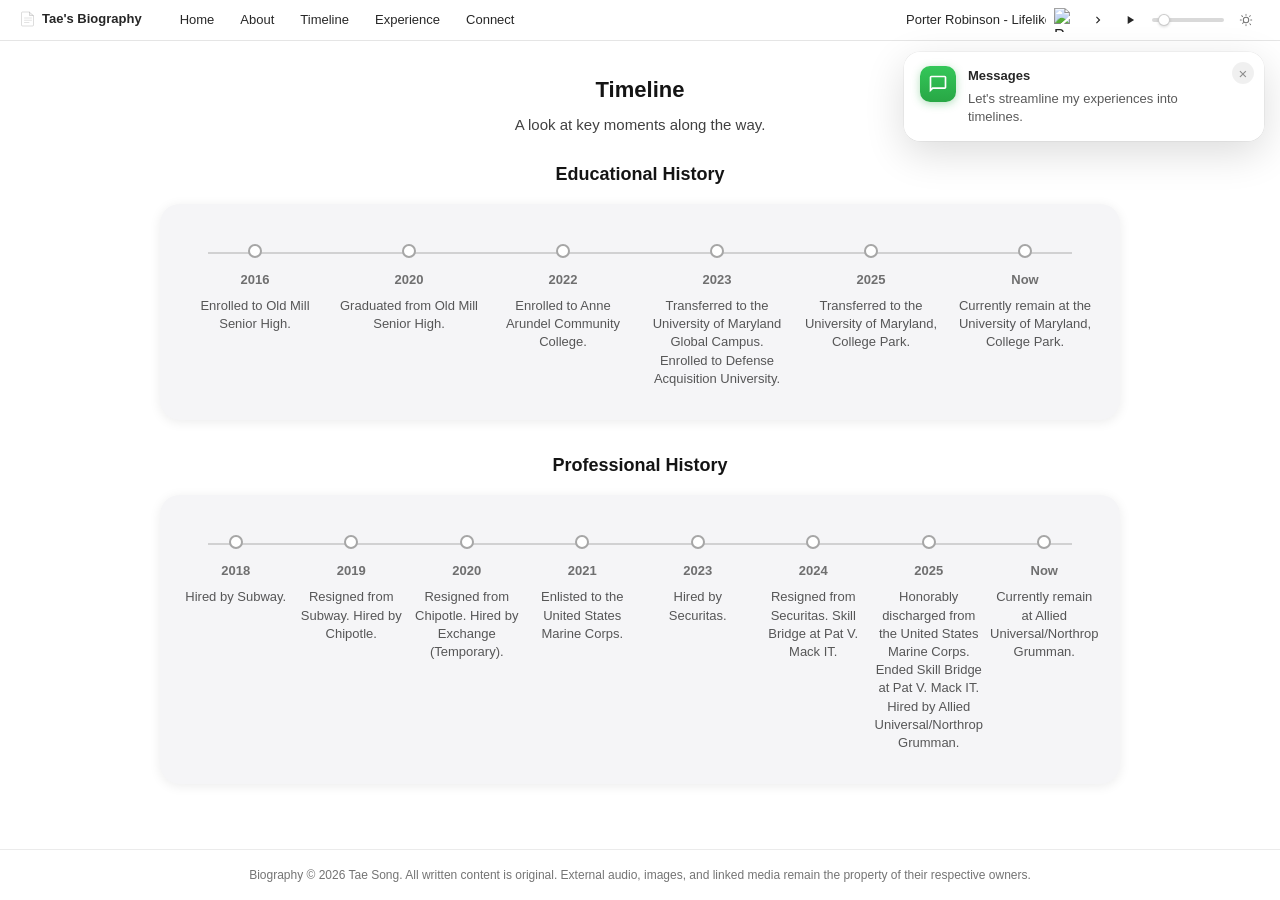
==== timeline.html @ 0b1cd4f5 "Add files via upload" ====
<!DOCTYPE html>
<html lang="en">
<meta charset="UTF-8">
<meta http-equiv="refresh" content="0;url=index.html#timeline">
<script>location.replace('index.html#timeline');</script>
<body>
    <p>Redirecting to <a href="index.html#timeline">Timeline</a>…</p>
</body>
</html>
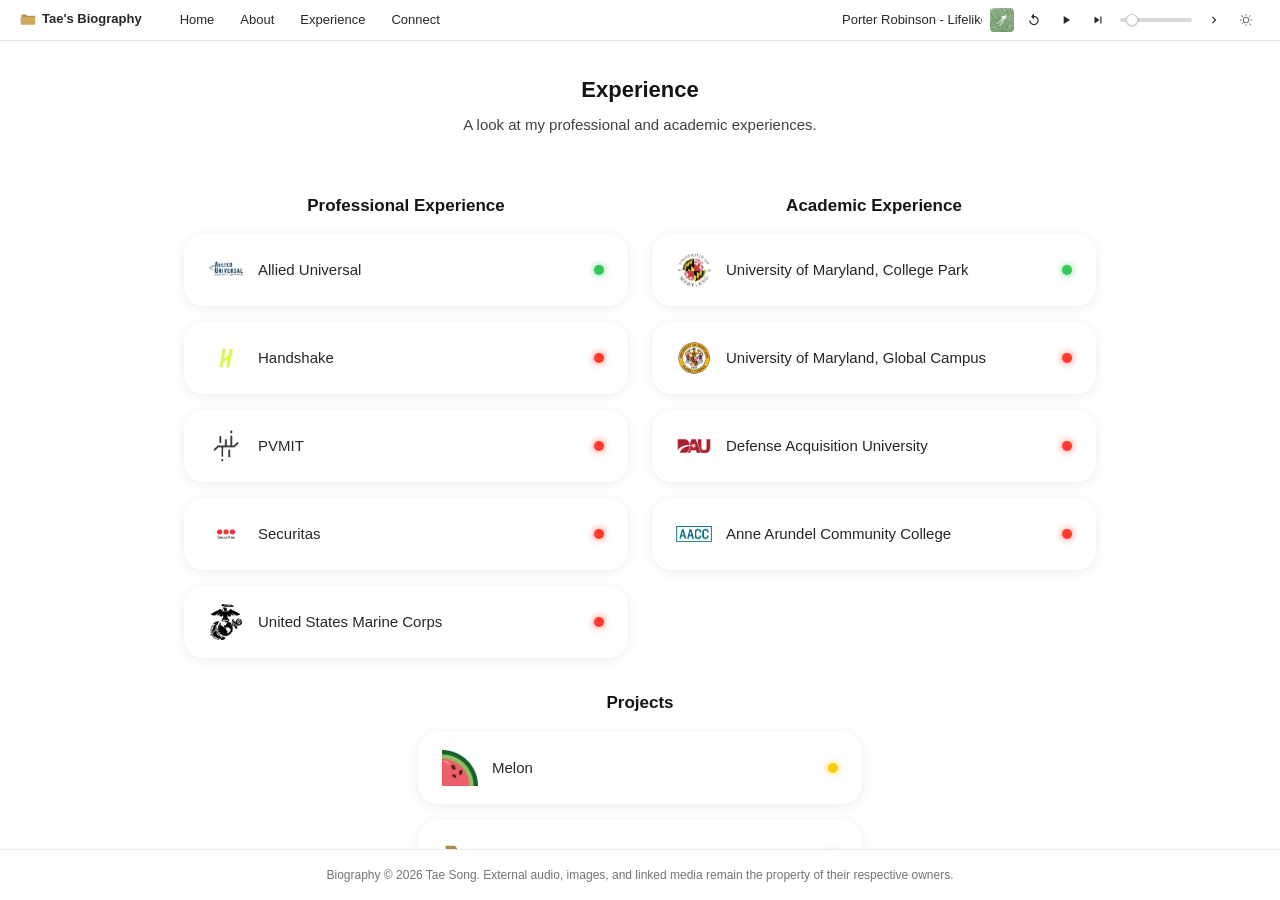
==== commit 9dd60b3e: "Update Update" ====
--- a/timeline.html
+++ b/timeline.html
@@ -1,9 +1,9 @@
 <!DOCTYPE html>
 <html lang="en">
 <meta charset="UTF-8">
-<meta http-equiv="refresh" content="0;url=index.html#timeline">
-<script>location.replace('index.html#timeline');</script>
+<meta http-equiv="refresh" content="0;url=index.html#experience">
+<script>location.replace('index.html#experience');</script>
 <body>
-    <p>Redirecting to <a href="index.html#timeline">Timeline</a>…</p>
+    <p>Redirecting to <a href="index.html#experience">Experience</a>…</p>
 </body>
 </html>
